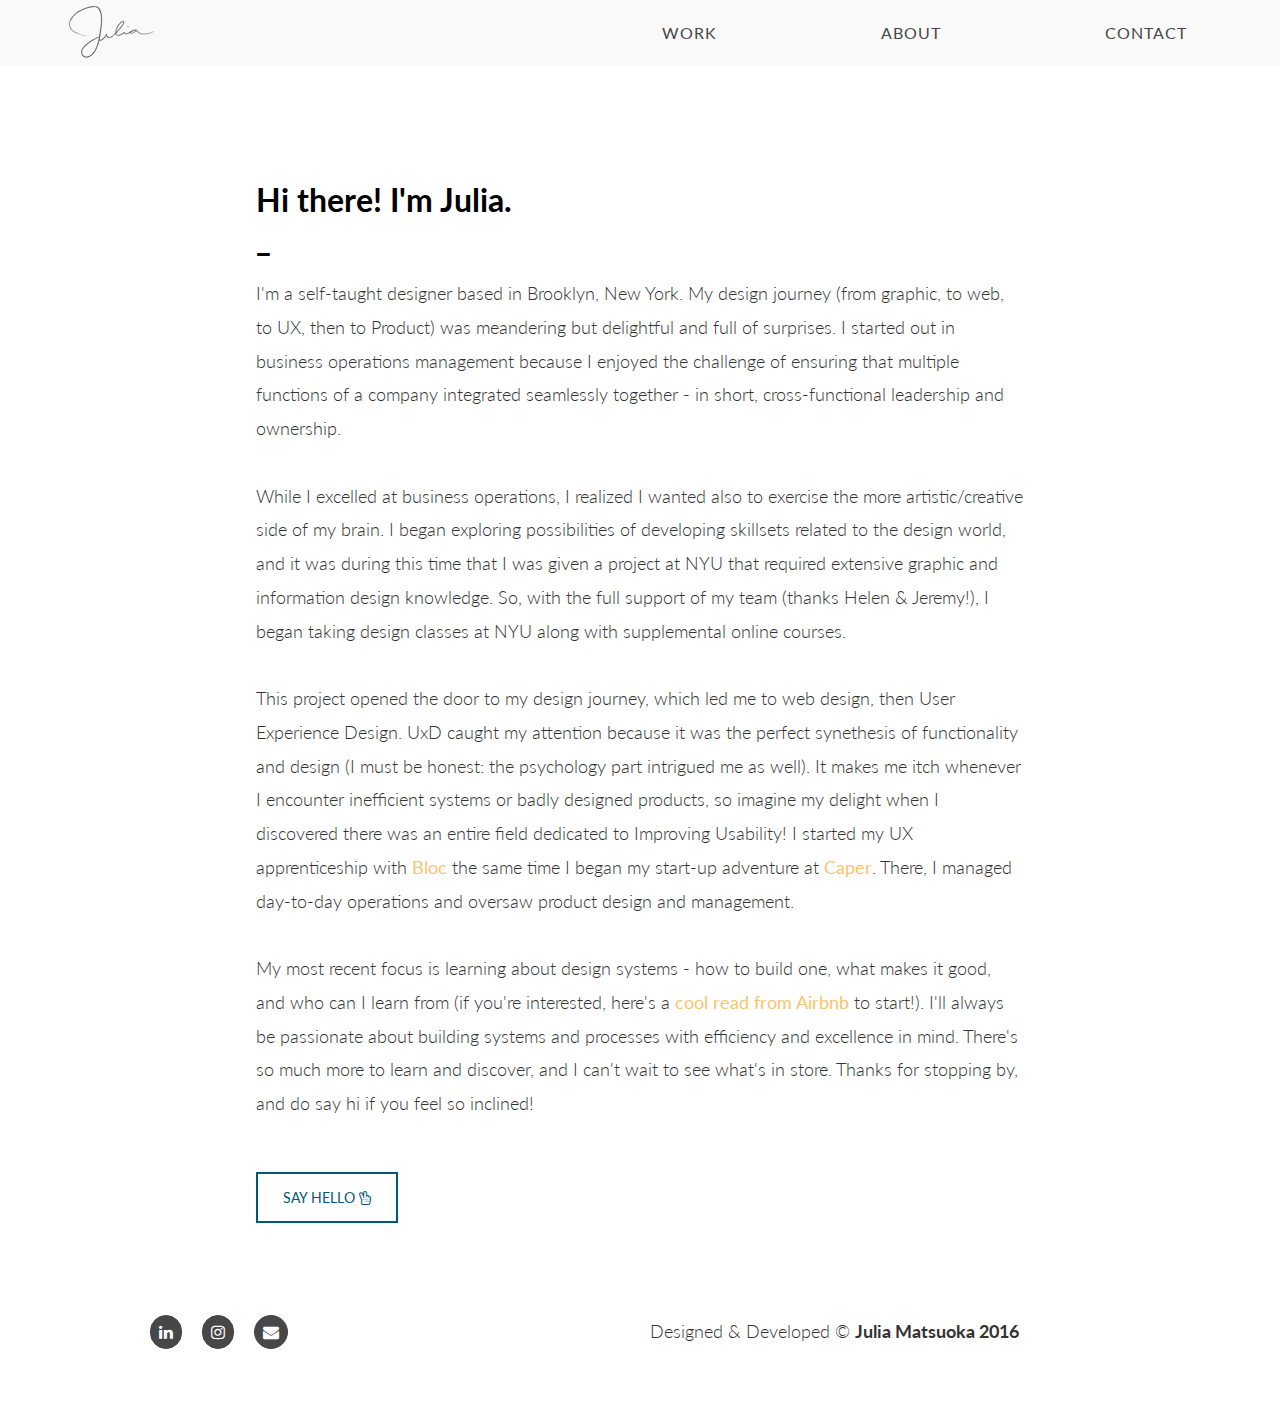
==== about.html @ c9650c1c "ABOUTMEPAGE" ====
<!DOCTYPE html>
 <html lang="en-us">
 <head>
   <meta http-equiv="X-UA-Compatible" content="IE=Edge">
   <meta name="viewport" content="width=device-width, initial-scale=1">
   <meta charset="UTF-8">
   <title>About | Julia Matsuoka</title>

 <!-- Google Fonts -->
  <link href="https://fonts.googleapis.com/css?family=Merriweather:300,400" rel="stylesheet">

  <link href="https://fonts.googleapis.com/css?family=Lato:300,400,700" rel="stylesheet">

 
 <!-- CSS -->
 <link rel="stylesheet" href="css/normalize.css">
 <link rel="stylesheet" href="css/about.css">
 <link rel="stylesheet" href="css/font-awesome.css"> 
 <link rel="stylesheet" href="css/animate.css">

 <!-- GOOGLE FORM CONTACT-->
<meta property="og:title" content="Contact"><meta property="og:type" content="article"><meta property="og:site_name" content="Google Docs"><meta property="og:url" content="https://docs.google.com/forms/d/e/1FAIpQLScLy72-gkHkHnXmSTUoAPR-BJUicdVPQOqipd39O564_oaJ5g/viewform"><meta property="og:image" content="https://docs.google.com/forms/d/e/1FAIpQLScLy72-gkHkHnXmSTUoAPR-BJUicdVPQOqipd39O564_oaJ5g/viewform#responses"><meta property="og:image:width" content="200"><meta property="og:image:height" content="200">




</head>


<body>
<!-- HEADER -->
<header>
<!-- Menu -->
<nav>
<div class="menu">
  <a href="index.html"><img id="logosignature" src="images/logosignature.png"></a>
  <div id="mobile-icon">MENU<hr></div>
  <ul>
    <li><a href="index.html">WORK</a></li>
    <li><a href="about.html">ABOUT</a></li>
    <li><a href="contact.html">CONTACT</a></li>
  </ul>
</div>
</nav>
</header>


<main>
<section class="intro">
  <h2>Hi there! I'm Julia.<br>_<br></h2>
  <br>
  <p>I'm a self-taught designer based in Brooklyn, New York. My design journey (from graphic, to web, to UX, then to Product) was meandering but  delightful and full of surprises. I started out in business operations management because I enjoyed the challenge of ensuring that multiple functions of a company integrated seamlessly together - in short, cross-functional leadership and ownership. 
  <br><br>
  While I excelled at business operations, I realized I wanted also to exercise the more artistic/creative side of my brain. I began exploring possibilities of developing skillsets related to the design world, and it was during this time that I was given a project at NYU that required extensive graphic and information design knowledge. So, with the full support of my team (thanks Helen & Jeremy!), I began taking design classes at NYU along with supplemental online courses.
  <br><br>This project opened the door to my design journey, which led me to web design, then User Experience Design. UxD caught my attention because it was the perfect synethesis of functionality and design (I must be honest: the psychology part intrigued me as well). It makes me itch whenever I encounter inefficient systems or badly designed products, so imagine my delight when I discovered there was an entire field dedicated to Improving Usability! I started my UX apprenticeship with <a href="bloc.io">Bloc</a> the same time I began my start-up adventure at <a href="www.caper.ly">Caper</a>. There, I managed day-to-day operations and oversaw product design and management.
  <br><br>
  My most recent focus is learning about design systems - how to build one, what makes it good, and who can I learn from (if you're interested, here's a <a href="http://airbnb.design/building-a-visual-language/">cool read from Airbnb</a> to start!). I'll always be passionate about building systems and processes with efficiency and excellence in mind. There's so much  more to learn and discover, and I can't wait to see what's in store. Thanks for stopping by, and do say hi if you feel so inclined!
  <br><br>
  </p>
  <a href="contact.html" class="btn">SAY HELLO <i class="fa fa-hand-peace-o" aria-hidden"true"></i></a>
</section>




<footer>
  <li class="one-half socialmedia" id="contact">
    <ul class="icons">
    <li>
      <a href="https://www.linkedin.com/in/juliamatsuoka" class="icon alt fa fa-linkedin" target="_blank"></a>
    </li>
    <li>
      <a href="https://www.instagram.com/julia.mats/" class="icon alt fa fa-instagram" target="_blank"></a>
    </li>
    <li>
      <a href="mailto:cheers.julia@gmail.com" class="icon alt fa fa-envelope" target="_blank"></a>
    </li>
    </ul>
  </li>
  <li class="one-half copyright">
     <p>Designed & Developed &copy; <span>Julia Matsuoka 2016</span></p>
  </li>

 </footer>




<!-- RESPONSIVE MENU -->
<script src="js/jquery-3.1.0.slim.min.js"></script>

<script>
$(document).ready(function(){
  
  $('#mobile-icon').click( function() {
    $('nav ul').toggleClass("showing");
        // console.log('working');
  });

});
</script>



 </body>
 </html>
---- css/about.css ----
/* RESET */
html, body, div, span, object, iframe,
h1, h2, h3, h4, h5, h6, p, blockquote, pre,
abbr, address, cite, code,
del, dfn, em, img, ins, kbd, q, samp,
small, strong, sub, sup, var,
b, i,
dl, dt, dd, ol, ul, li,
fieldset, form, label, legend,
table, caption, tbody, tfoot, thead, tr, th, td,
article, aside, canvas, details, figcaption, figure, 
footer, header, hgroup, menu, nav, section, summary,
time, mark, audio, video {
    margin:0;
    padding:0;
    border:0;
    outline:0;
    font-size:100%;
    vertical-align:baseline;
    background:transparent;
}
nav ul {
    list-style:none;
}
blockquote, q {
    quotes:none;
}
blockquote:before, blockquote:after,
q:before, q:after {
    content:'';
    content:none;
}
a {
    margin:0;
    padding:0;
    font-size:100%;
    vertical-align:baseline;
    background:transparent;
    text-decoration: none;
    color: #FBC26E;
    font-weight: 400;
}
a:hover {
  color: #006E95;
}
table {
    border-collapse:collapse;
    border-spacing:0;
}
/* change border colour to suit your needs */
hr {
    display:block;
    border:0;   
    border-top:1px solid #474747;
    margin-top:1em;
    margin-left: 1em;
    margin-right: 1em;
    padding:0;
}
input, select {
    vertical-align:middle;
}

html, body{
   overflow-x: hidden;
   margin: 0;
   padding: 0;
 }
body {
 font-family: 'Lato', sans-serif;
 font-size: 1em;
}
h1, h2, h3, h4, h5 {
 font-family: 'Lato', sans-serif;
 font-weight: 700;
}
h1 {
 font-size: 212.5%; /*34px*/
 font-weight: 400;
}
h2 {
 font-size: 137.5%; /*22px section headers*/
 padding-top: 35px;
}
h3 {
 font-size: 112.5%; /*18px banner description*/
 font-weight: 300;
}
h4 {
  font-size: 100%; /*16px subheaders*/
}
h5 {
 font-size: 75%; /*12px sub-subheaders CAP*/
}
h6 {
 font-family: 'Lato', sans-serif;
 font-size: 112.5%; /*18px quote*/ 
 line-height: 1.5em;
 font-weight: 300;
}
p {
 font-size: 87.5%; /*14 px*/
 line-height: 1.625em; /*24px*/
 font-weight: 300;
 color: #333;
}
footer {
  font-family: 'Lato', sans-serif;
}
.fa { font-family: 'FontAwesome' !important; }


 /* GRID */
 .container {
   margin-right: auto;
   margin-left: auto;
   padding-top: 1em;
   padding-bottom: 1em;
   position: relative;
   width: 90%;
 }
 .container:before,
 .container:after {
   content: " ";
   display: table;
 }
 .container:after {
   clear: both;
 }
 .one-half, .one-third, .one-fourth {
   width: 50%;
   float: left;
   position: relative;
   min-height: 1px;
   margin-top: 0;
}


/* BUTTONS */
.btn {
   background: transparent;
   border: 2px solid #00597A;
   color: #00597A;
   font-family: 'Lato';
   font-size: 0.875em; /*14px*/
   font-weight: 400;
   padding: 15px 25px 15px 25px;
   line-height: 35px;
   text-decoration: none;
}
.btn:hover {
  color: #ffffff;
  background-color: #00597A;
}

 /* HEADER NAV */
* {
  margin: 0;
  padding: 0;
}
.menu {
   background-color: #F9F9F9;
   height: auto;
   position: fixed;
   top: 0;
   width: 100%;
   z-index: 999;
}
.manu li:last-child {
  margin-right: 4.25em;
}
.menu a {
  text-decoration: none;
  color: #474747;
}
nav ul {
  overflow: hidden;
  text-align:right;
  padding: 1%;
  margin-left: 0;
  -webkit-transition: max-height 0.4s;
  -ms-transition: max-height 0.4s;
  -moz-transition: max-height 0.4s;
  -0-transition: max-height 0.4s;
  transition: max-height 0.4s;
}
nav ul li {
  display: inline-block;
  text-transform: uppercase;
  font-family: 'Lato', sans-serif;
  font-size: 1em;
  font-weight: 300;
  padding: 10px 80px;
  letter-spacing: 1px;
  color: #fff;
}
nav a:hover {
   color: #FBC26E;
}​
.mobile-icon {
  width: 100%;
  text-align: center;
  box-sizing: border-box;
  cursor: pointer;
  color: #fff;
  display: none;
  position: relative;
}
#logosignature {
  padding-top: 5px;
  margin-left: 4.25em;
}

@media all and (min-width: 67.81em) {
  #mobile-icon { 
    display: none; 
  } 
}

@media all and (max-width: 67.81em) {
  #logosignature {
    display: none;
  }
  #mobile-icon {
    display: block;
    padding-top: 1em;
    cursor: pointer;
    text-align: center;
    font-family: 'Lato', sans-serif;
    font-size: 1em;
    font-weight: 300;
  }
    nav ul {
    max-height: 0px;      
    padding: 0px;
  }
  /* MOBILE NAV  */
  .showing {
    min-height: 200em;
    text-align: center;
    font-size: 1em;
    background-color: #f9f9f9;
    padding-top: 100px;
  }
  .menu {
    background-color: #FFFFFF;
    display: block;
    width: 100%;
  }
  nav ul li {
    box-sizing: border-box;
    width: 100%;
    padding-top: 30px;
    text-align: center;
  }
  nav ul li a {
      color: #474747;
      text-decoration: none;
  }
  nav ul li:hover {
      width: 100%;
      color: #FBC26E;
    }
}

/* INTRO */
.intro {
  width: 90%;
  margin-left: auto;
  margin-right: auto;
  margin-bottom: 80px;
  padding-top: 75px;
}
.intro h1 {
  padding-top: 100px;
}
.intro p {
  padding-bottom: 25px;
}


/* FOOTER */
footer {
  padding-left: 20px;
  padding-top: 20px;
  padding-bottom: 100px;
  list-style-type: none;
  margin-top: 20px;
}
.socialmedia {
  padding-bottom: 20px;
}
.socialmedia li {
    opacity: 1;
    transition: opacity .5s ease-out;
    -moz-transition: opacity .5s ease-out;
    -webkit-transition: opacity .5s ease-out;
    -o-transition: opacity .5s ease-out;
}
.socialmedia li:hover {
   opacity: 0.5;
}
.icon {
  color: #FFFFFF;
  text-decoration: none;
  background-color: #474747;
  border-bottom: none;
  position: relative;
  border: 1px solid #474747;
  border-radius: 50px;  
  -moz-border-radius: 50px;
  -webkit-border-radius: 50px;
  padding: 8px;
}
ul.icons {
  cursor: default;
  list-style: none;
  padding-left: 0;
}
ul.icons li {
  display: inline-block;
  padding: 0 1em 0 0;
}
.copyright {
  font-size: 1em;
  padding-bottom: 20px;
}
.copyright p {
  padding-right: 50px;
}
.copyright span {
  font-weight: 700;
}

/* MEDIA QUERIES */
/* Larger than mobile */
@media all and (min-width: 18.75em) { /*300px*/
   .container {
     width: 90%;
   }
   .one-half {
     width: 100%;
   }
   .one-third {
     width: 100%;
   }
   .one-fourth {
     width:100%;
   }
}


@media all and (min-width: 48em) { /*768px*/   
  h1 {
     font-size: 325%; /*52px*/
  }
  h2 {
     font-size: 200%; /*32px section headers*/
  }
  h3 {
     font-size: 150%; /*24px banner description*/
     font-weight: 300;
  }
  h4 {
      font-size: 125%; /*20px subheaders*/
  }
  h5 {
     font-size: 87.5%; /*14px sub-subheaders CAP*/
  }
  h6 {
     font-family: 'Lato', sans-serif;
     font-size: 112.5%; /*18px quote*/ 
     font-weight: 300;
  }
  p {
     font-size: 112.5%; /*18px*/
     line-height: 1.875em; /*26px*/
     font-weight: 300;
  }
  .container {
    padding-top: 1em;
    padding-bottom: 1em;
    width: 60%;
  }
  .one-half {
    width: 50%; 
  }
  .intro {
    margin-top: 70px;
    width: 60%;
  }
  .socialmedia ul {
    padding-left: 130px;
  }

}

/*Breakpoint */
@media all and (min-width: 67.81em) { /*1086px */
  .container {
    width: 60%;
  }
  .one-half {
    width: 50%;
  }
  .one-third {
    width: 32.33333%;
    margin-left: 0.5%;
    margin-right: 1%;
  }
  .one-fourth {
    width:21%;
   }
    nav ul {
    float: right;
  }
}
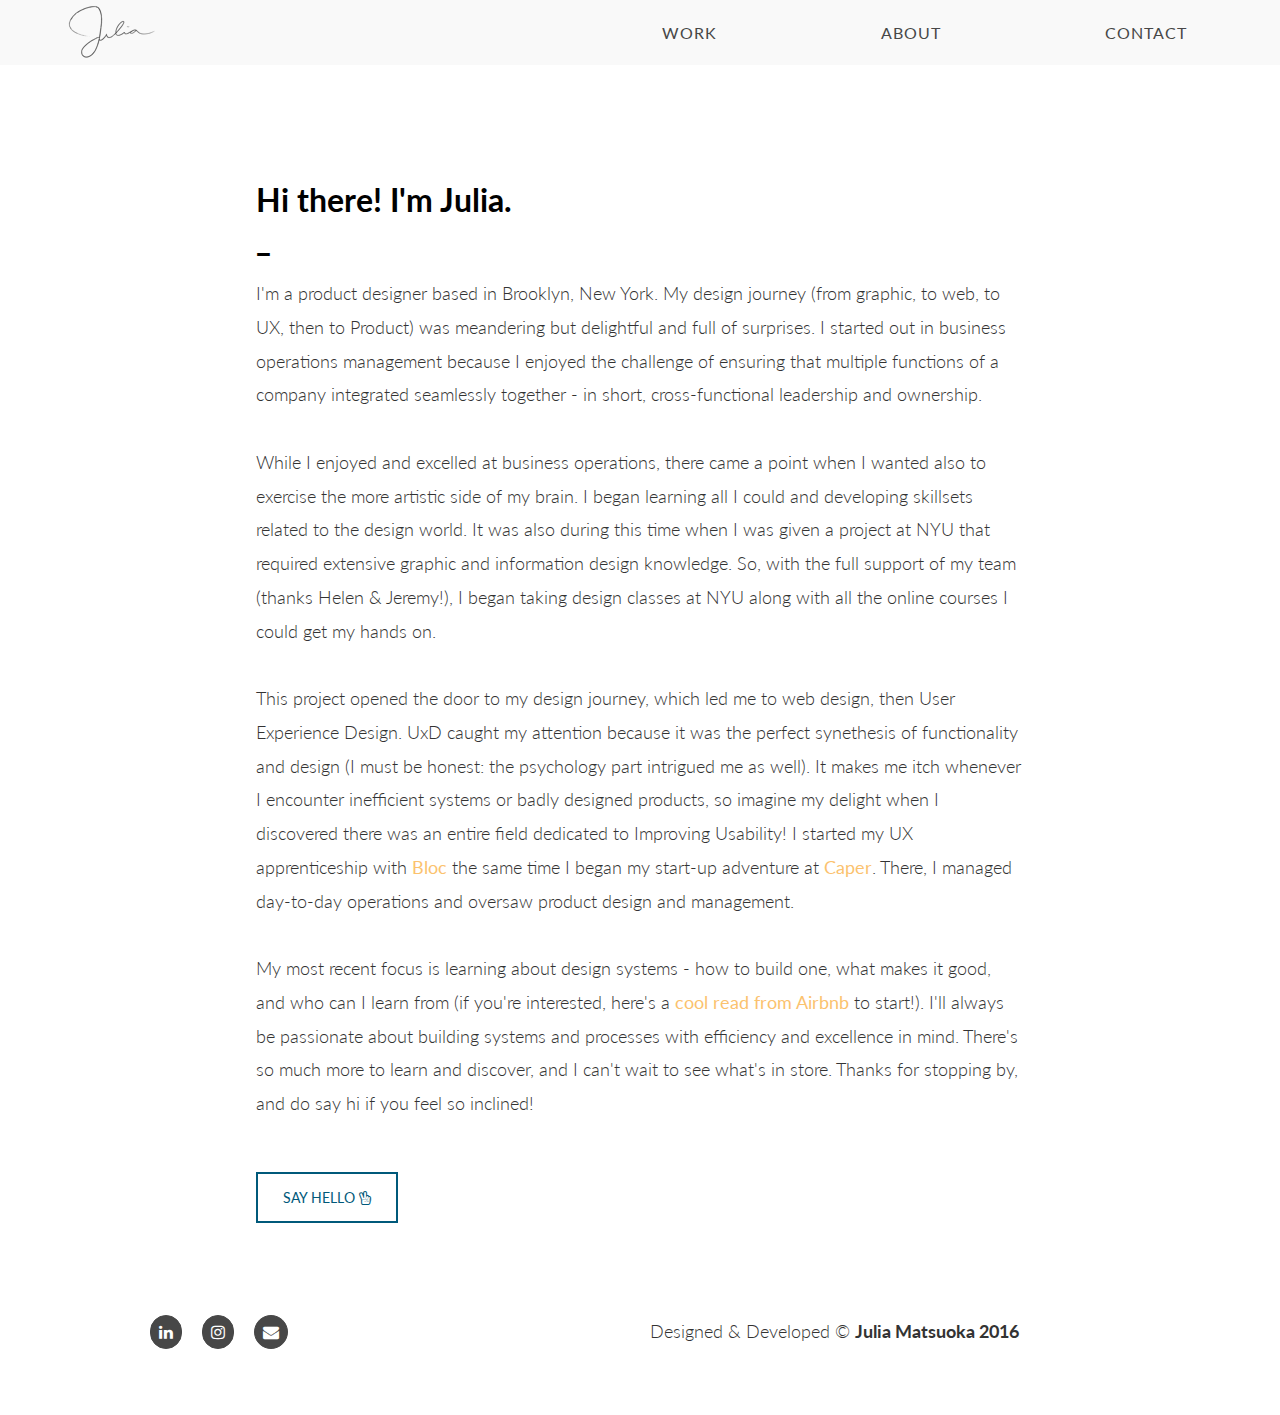
==== commit deb7026b: "ABOUTBIOUPDATE" ====
--- a/about.html
+++ b/about.html
@@ -49,9 +49,9 @@
 <section class="intro">
   <h2>Hi there! I'm Julia.<br>_<br></h2>
   <br>
-  <p>I'm a self-taught designer based in Brooklyn, New York. My design journey (from graphic, to web, to UX, then to Product) was meandering but  delightful and full of surprises. I started out in business operations management because I enjoyed the challenge of ensuring that multiple functions of a company integrated seamlessly together - in short, cross-functional leadership and ownership. 
+  <p>I'm a product designer based in Brooklyn, New York. My design journey (from graphic, to web, to UX, then to Product) was meandering but  delightful and full of surprises. I started out in business operations management because I enjoyed the challenge of ensuring that multiple functions of a company integrated seamlessly together - in short, cross-functional leadership and ownership. 
   <br><br>
-  While I excelled at business operations, I realized I wanted also to exercise the more artistic/creative side of my brain. I began exploring possibilities of developing skillsets related to the design world, and it was during this time that I was given a project at NYU that required extensive graphic and information design knowledge. So, with the full support of my team (thanks Helen & Jeremy!), I began taking design classes at NYU along with supplemental online courses.
+  While I enjoyed and excelled at business operations, there came a point when I wanted also to exercise the more artistic side of my brain. I began learning all I could and developing skillsets related to the design world. It was also during this time when I was given a project at NYU that required extensive graphic and information design knowledge. So, with the full support of my team (thanks Helen & Jeremy!), I began taking design classes at NYU along with all the online courses I could get my hands on.
   <br><br>This project opened the door to my design journey, which led me to web design, then User Experience Design. UxD caught my attention because it was the perfect synethesis of functionality and design (I must be honest: the psychology part intrigued me as well). It makes me itch whenever I encounter inefficient systems or badly designed products, so imagine my delight when I discovered there was an entire field dedicated to Improving Usability! I started my UX apprenticeship with <a href="bloc.io">Bloc</a> the same time I began my start-up adventure at <a href="www.caper.ly">Caper</a>. There, I managed day-to-day operations and oversaw product design and management.
   <br><br>
   My most recent focus is learning about design systems - how to build one, what makes it good, and who can I learn from (if you're interested, here's a <a href="http://airbnb.design/building-a-visual-language/">cool read from Airbnb</a> to start!). I'll always be passionate about building systems and processes with efficiency and excellence in mind. There's so much  more to learn and discover, and I can't wait to see what's in store. Thanks for stopping by, and do say hi if you feel so inclined!
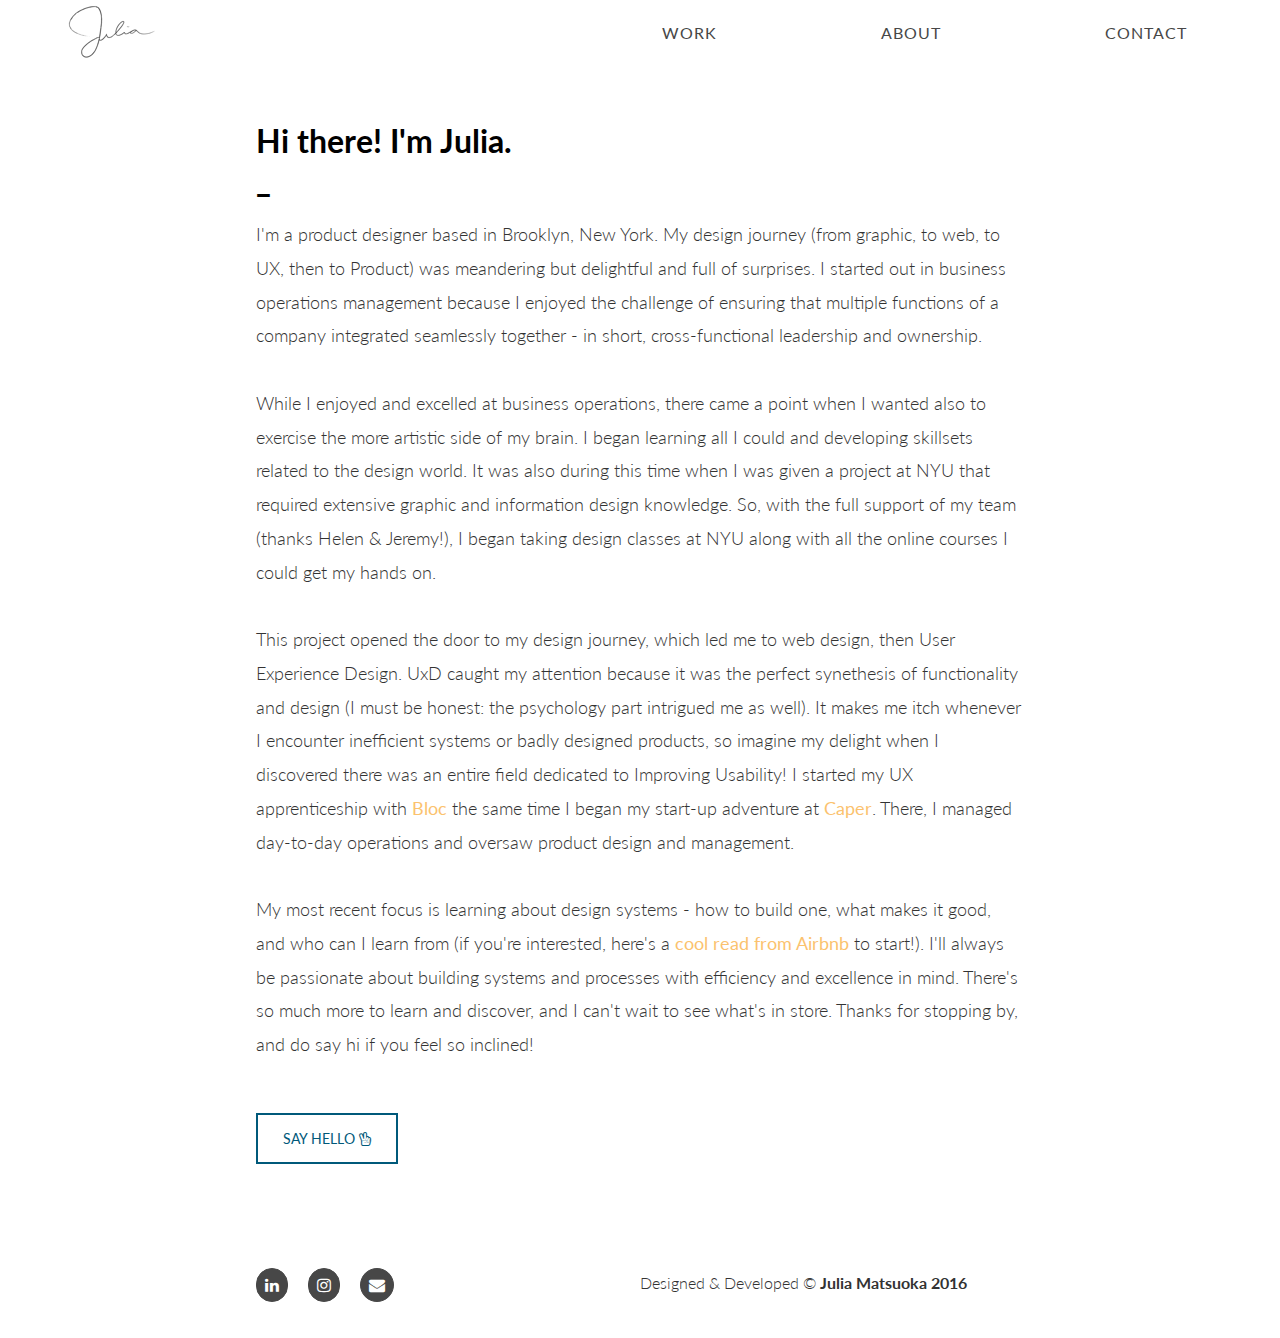
==== commit c0dfbeea: "WORKPAGE" ====
--- a/about.html
+++ b/about.html
@@ -46,13 +46,13 @@
 
 
 <main>
-<section class="intro">
+<section class="intro container">
   <h2>Hi there! I'm Julia.<br>_<br></h2>
   <br>
   <p>I'm a product designer based in Brooklyn, New York. My design journey (from graphic, to web, to UX, then to Product) was meandering but  delightful and full of surprises. I started out in business operations management because I enjoyed the challenge of ensuring that multiple functions of a company integrated seamlessly together - in short, cross-functional leadership and ownership. 
   <br><br>
   While I enjoyed and excelled at business operations, there came a point when I wanted also to exercise the more artistic side of my brain. I began learning all I could and developing skillsets related to the design world. It was also during this time when I was given a project at NYU that required extensive graphic and information design knowledge. So, with the full support of my team (thanks Helen & Jeremy!), I began taking design classes at NYU along with all the online courses I could get my hands on.
-  <br><br>This project opened the door to my design journey, which led me to web design, then User Experience Design. UxD caught my attention because it was the perfect synethesis of functionality and design (I must be honest: the psychology part intrigued me as well). It makes me itch whenever I encounter inefficient systems or badly designed products, so imagine my delight when I discovered there was an entire field dedicated to Improving Usability! I started my UX apprenticeship with <a href="bloc.io">Bloc</a> the same time I began my start-up adventure at <a href="www.caper.ly">Caper</a>. There, I managed day-to-day operations and oversaw product design and management.
+  <br><br>This project opened the door to my design journey, which led me to web design, then User Experience Design. UxD caught my attention because it was the perfect synethesis of functionality and design (I must be honest: the psychology part intrigued me as well). It makes me itch whenever I encounter inefficient systems or badly designed products, so imagine my delight when I discovered there was an entire field dedicated to Improving Usability! I started my UX apprenticeship with <a href="https://www.bloc.io">Bloc</a> the same time I began my start-up adventure at <a href="https://www.caper.ly">Caper</a>. There, I managed day-to-day operations and oversaw product design and management.
   <br><br>
   My most recent focus is learning about design systems - how to build one, what makes it good, and who can I learn from (if you're interested, here's a <a href="http://airbnb.design/building-a-visual-language/">cool read from Airbnb</a> to start!). I'll always be passionate about building systems and processes with efficiency and excellence in mind. There's so much  more to learn and discover, and I can't wait to see what's in store. Thanks for stopping by, and do say hi if you feel so inclined!
   <br><br>
@@ -63,7 +63,7 @@
 
 
 
-<footer>
+<footer class="container">
   <li class="one-half socialmedia" id="contact">
     <ul class="icons">
     <li>
@@ -83,6 +83,25 @@
 
  </footer>
 
+
+<!-- CHANGE MENU BG ON SCROLL -->
+<script src="js/jquery-3.1.0.slim.min.js"></script>
+<script type="text/javascript">
+$(window).scroll(function() {
+if ($(window).scrollTop() > 50 ){
+$('.menu').addClass('scrolling');
+} else {
+$('.menu').removeClass('scrolling');
+}; 
+});
+
+$('.scroll').on('click', function(e){ 
+e.preventDefault()
+$('html, body').animate({
+scrollTop : $(this.hash).offset().top
+}, 1500);
+});
+</script>
 
 
 
--- a/css/about.css
+++ b/css/about.css
@@ -117,7 +117,7 @@
    padding-top: 1em;
    padding-bottom: 1em;
    position: relative;
-   width: 90%;
+   width: 85%;
  }
  .container:before,
  .container:after {
@@ -159,7 +159,7 @@
   padding: 0;
 }
 .menu {
-   background-color: #F9F9F9;
+   background-color: #FFFFFF;
    height: auto;
    position: fixed;
    top: 0;
@@ -172,6 +172,10 @@
 .menu a {
   text-decoration: none;
   color: #474747;
+}
+.scrolling {
+  background-color: #F9F9F9; opacity: 0.95; /*white*/
+  transition-duration: 0.1s;
 }
 nav ul {
   overflow: hidden;
@@ -265,15 +269,11 @@
 
 /* INTRO */
 .intro {
-  width: 90%;
   margin-left: auto;
   margin-right: auto;
   margin-bottom: 80px;
   padding-top: 75px;
 }
-.intro h1 {
-  padding-top: 100px;
-}
 .intro p {
   padding-bottom: 25px;
 }
@@ -281,11 +281,10 @@
 
 /* FOOTER */
 footer {
-  padding-left: 20px;
-  padding-top: 20px;
-  padding-bottom: 100px;
   list-style-type: none;
-  margin-top: 20px;
+}
+footer a:hover {
+  color: #fff;
 }
 .socialmedia {
   padding-bottom: 20px;
@@ -322,11 +321,8 @@
   padding: 0 1em 0 0;
 }
 .copyright {
-  font-size: 1em;
+  font-size: 0.9em;
   padding-bottom: 20px;
-}
-.copyright p {
-  padding-right: 50px;
 }
 .copyright span {
   font-weight: 700;
@@ -345,12 +341,12 @@
      width: 100%;
    }
    .one-fourth {
-     width:100%;
+     width: 100%;
    }
 }
 
 
-@media all and (min-width: 48em) { /*768px*/   
+@media all and (min-width: 42.5em) { /*768px*/   
   h1 {
      font-size: 325%; /*52px*/
   }
@@ -380,23 +376,19 @@
   .container {
     padding-top: 1em;
     padding-bottom: 1em;
-    width: 60%;
+    width: 80%;
   }
   .one-half {
-    width: 50%; 
+    width: 100%; 
   }
   .intro {
     margin-top: 70px;
-    width: 60%;
-  }
-  .socialmedia ul {
-    padding-left: 130px;
   }
 
 }
 
 /*Breakpoint */
-@media all and (min-width: 67.81em) { /*1086px */
+@media all and (min-width: 67.75em) { 
   .container {
     width: 60%;
   }
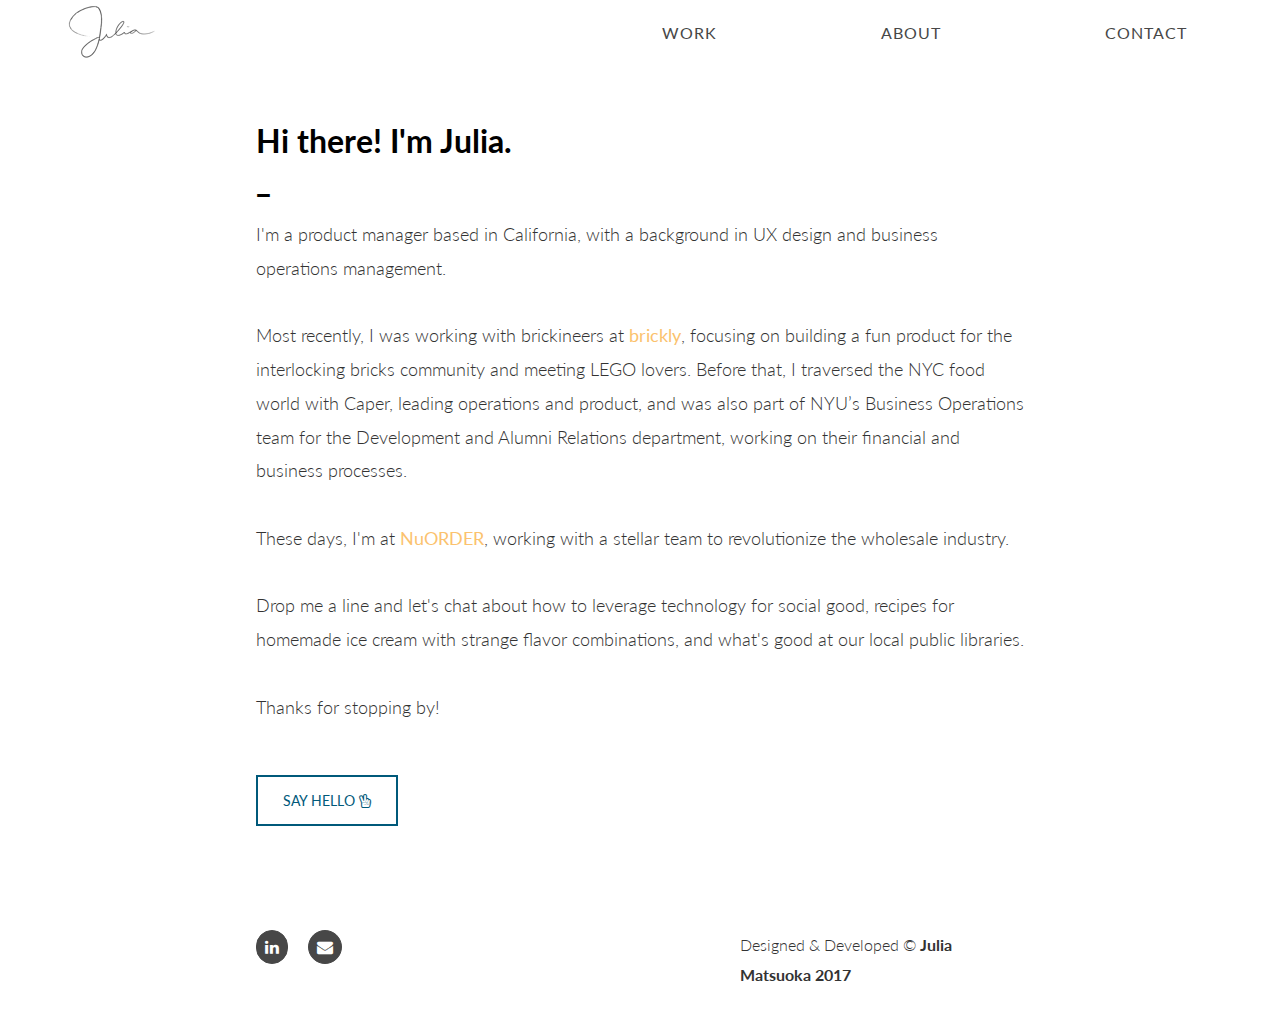
==== commit ae9e5b25: "2017 updates" ====
--- a/about.html
+++ b/about.html
@@ -4,6 +4,7 @@
    <meta http-equiv="X-UA-Compatible" content="IE=Edge">
    <meta name="viewport" content="width=device-width, initial-scale=1">
    <meta charset="UTF-8">
+   <link rel="icon" href="images/jmlogo.png" />
    <title>About | Julia Matsuoka</title>
 
  <!-- Google Fonts -->
@@ -49,12 +50,14 @@
 <section class="intro container">
   <h2>Hi there! I'm Julia.<br>_<br></h2>
   <br>
-  <p>I'm a product designer based in Brooklyn, New York. My design journey (from graphic, to web, to UX, then to Product) was meandering but  delightful and full of surprises. I started out in business operations management because I enjoyed the challenge of ensuring that multiple functions of a company integrated seamlessly together - in short, cross-functional leadership and ownership. 
+  <p>I'm a product manager based in California, with a background in UX design and business operations management. 
+  <br><br>Most recently, I was working with brickineers at <a href="brickly.com">brickly</a>, focusing on building a fun product for the interlocking bricks community and meeting LEGO lovers. Before that, I traversed the NYC food world with Caper, leading operations and product, and was also part of NYU’s Business Operations team for the Development and Alumni Relations department, working on their financial and business processes.
   <br><br>
-  While I enjoyed and excelled at business operations, there came a point when I wanted also to exercise the more artistic side of my brain. I began learning all I could and developing skillsets related to the design world. It was also during this time when I was given a project at NYU that required extensive graphic and information design knowledge. So, with the full support of my team (thanks Helen & Jeremy!), I began taking design classes at NYU along with all the online courses I could get my hands on.
-  <br><br>This project opened the door to my design journey, which led me to web design, then User Experience Design. UxD caught my attention because it was the perfect synethesis of functionality and design (I must be honest: the psychology part intrigued me as well). It makes me itch whenever I encounter inefficient systems or badly designed products, so imagine my delight when I discovered there was an entire field dedicated to Improving Usability! I started my UX apprenticeship with <a href="https://www.bloc.io">Bloc</a> the same time I began my start-up adventure at <a href="https://www.caper.ly">Caper</a>. There, I managed day-to-day operations and oversaw product design and management.
+  These days, I'm at <a href="www.nuorder.com">NuORDER</a>, working with a stellar team to revolutionize the wholesale industry.
   <br><br>
-  My most recent focus is learning about design systems - how to build one, what makes it good, and who can I learn from (if you're interested, here's a <a href="http://airbnb.design/building-a-visual-language/">cool read from Airbnb</a> to start!). I'll always be passionate about building systems and processes with efficiency and excellence in mind. There's so much  more to learn and discover, and I can't wait to see what's in store. Thanks for stopping by, and do say hi if you feel so inclined!
+  Drop me a line and let's chat about how to leverage technology for social good, recipes for homemade ice cream with strange flavor combinations, and what's good at our local public libraries.
+  <br><br>
+  Thanks for stopping by!
   <br><br>
   </p>
   <a href="contact.html" class="btn">SAY HELLO <i class="fa fa-hand-peace-o" aria-hidden"true"></i></a>
@@ -70,15 +73,12 @@
       <a href="https://www.linkedin.com/in/juliamatsuoka" class="icon alt fa fa-linkedin" target="_blank"></a>
     </li>
     <li>
-      <a href="https://www.instagram.com/julia.mats/" class="icon alt fa fa-instagram" target="_blank"></a>
-    </li>
-    <li>
       <a href="mailto:cheers.julia@gmail.com" class="icon alt fa fa-envelope" target="_blank"></a>
     </li>
     </ul>
   </li>
   <li class="one-half copyright">
-     <p>Designed & Developed &copy; <span>Julia Matsuoka 2016</span></p>
+     <p>Designed & Developed &copy; <span>Julia Matsuoka 2017</span></p>
   </li>
 
  </footer>
--- a/css/about.css
+++ b/css/about.css
@@ -406,6 +406,9 @@
     nav ul {
     float: right;
   }
-}
-
-
+   .copyright p {
+    padding-left: 100px;
+  }
+}
+
+
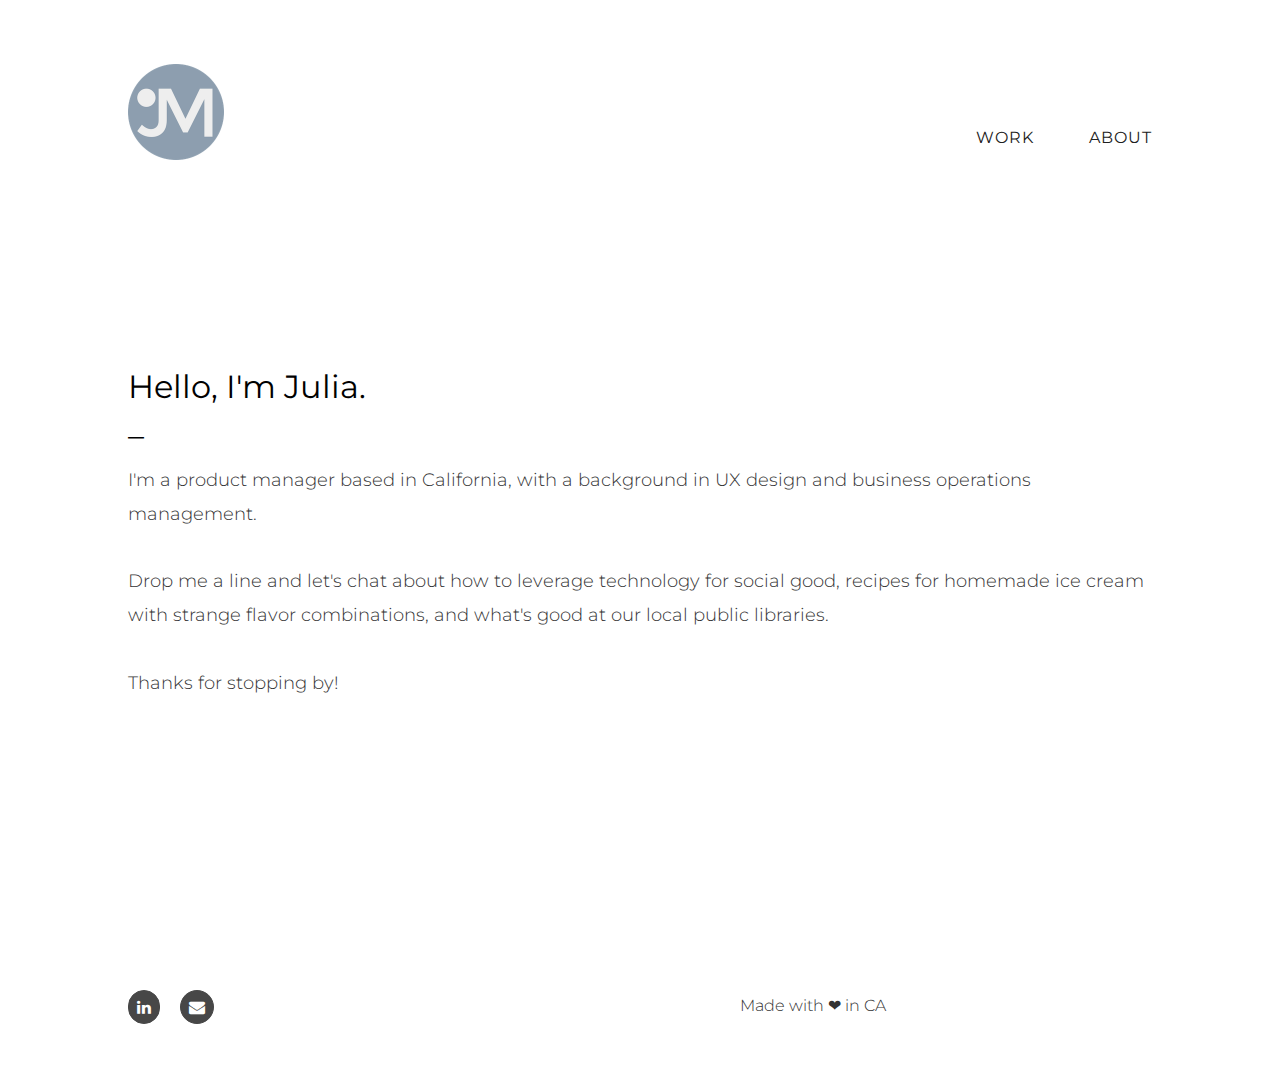
==== commit 7dd07934: "Portfolio 2019 update" ====
--- a/about.html
+++ b/about.html
@@ -5,13 +5,14 @@
    <meta name="viewport" content="width=device-width, initial-scale=1">
    <meta charset="UTF-8">
    <link rel="icon" href="images/jmlogo.png" />
-   <title>About | Julia Matsuoka</title>
+   <title>Julia Matsuoka</title>
 
  <!-- Google Fonts -->
   <link href="https://fonts.googleapis.com/css?family=Merriweather:300,400" rel="stylesheet">
 
-  <link href="https://fonts.googleapis.com/css?family=Lato:300,400,700" rel="stylesheet">
+ <link href="https://fonts.googleapis.com/css?family=Montserrat:300,400&display=swap" rel="stylesheet">
 
+  <link href="https://fonts.googleapis.com/css?family=Parisienne" rel="stylesheet">
  
  <!-- CSS -->
  <link rel="stylesheet" href="css/normalize.css">
@@ -19,54 +20,59 @@
  <link rel="stylesheet" href="css/font-awesome.css"> 
  <link rel="stylesheet" href="css/animate.css">
 
- <!-- GOOGLE FORM CONTACT-->
-<meta property="og:title" content="Contact"><meta property="og:type" content="article"><meta property="og:site_name" content="Google Docs"><meta property="og:url" content="https://docs.google.com/forms/d/e/1FAIpQLScLy72-gkHkHnXmSTUoAPR-BJUicdVPQOqipd39O564_oaJ5g/viewform"><meta property="og:image" content="https://docs.google.com/forms/d/e/1FAIpQLScLy72-gkHkHnXmSTUoAPR-BJUicdVPQOqipd39O564_oaJ5g/viewform#responses"><meta property="og:image:width" content="200"><meta property="og:image:height" content="200">
+ <script src="js/jquery-3.1.0.slim.min.js"></script>
 
+<!-- GOOGLE ANALYTICS -->
+<script>
+  (function(i,s,o,g,r,a,m){i['GoogleAnalyticsObject']=r;i[r]=i[r]||function(){
+  (i[r].q=i[r].q||[]).push(arguments)},i[r].l=1*new Date();a=s.createElement(o),
+  m=s.getElementsByTagName(o)[0];a.async=1;a.src=g;m.parentNode.insertBefore(a,m)
+  })(window,document,'script','https://www.google-analytics.com/analytics.js','ga');
 
+  ga('create', 'UA-62866223-1', 'auto');
+  ga('send', 'pageview');
 
+</script>
 
 </head>
 
 
+
 <body>
-<!-- HEADER -->
+
 <header>
-<!-- Menu -->
-<nav>
-<div class="menu">
-  <a href="index.html"><img id="logosignature" src="images/logosignature.png"></a>
-  <div id="mobile-icon">MENU<hr></div>
+<nav class="menu">
+<div class="signature one-half">
+  <a href="index.html"><img id="signaturelarge" src="images/signature.png" /></a>
+</div>
+<div class="menu one-half">
+  <div id="mobile-icon">MENU<br><hr></div>
   <ul>
     <li><a href="index.html">WORK</a></li>
     <li><a href="about.html">ABOUT</a></li>
-    <li><a href="contact.html">CONTACT</a></li>
+    <!---<li><a href="contact.html">CONTACT</a></li>--->
   </ul>
 </div>
 </nav>
-</header>
 
-
-<main>
-<section class="intro container">
-  <h2>Hi there! I'm Julia.<br>_<br></h2>
+<div class="intro">
+  <div class="intro-inner">
+  <h2>Hello, I'm Julia.<br>_<br></h2>
   <br>
   <p>I'm a product manager based in California, with a background in UX design and business operations management. 
-  <br><br>Most recently, I was working with brickineers at <a href="brickly.com">brickly</a>, focusing on building a fun product for the interlocking bricks community and meeting LEGO lovers. Before that, I traversed the NYC food world with Caper, leading operations and product, and was also part of NYU’s Business Operations team for the Development and Alumni Relations department, working on their financial and business processes.
-  <br><br>
-  These days, I'm at <a href="www.nuorder.com">NuORDER</a>, working with a stellar team to revolutionize the wholesale industry.
-  <br><br>
+ <br><br>
   Drop me a line and let's chat about how to leverage technology for social good, recipes for homemade ice cream with strange flavor combinations, and what's good at our local public libraries.
   <br><br>
   Thanks for stopping by!
   <br><br>
   </p>
-  <a href="contact.html" class="btn">SAY HELLO <i class="fa fa-hand-peace-o" aria-hidden"true"></i></a>
-</section>
+</div>
+</div>
+</header>
 
 
 
-
-<footer class="container">
+<footer>
   <li class="one-half socialmedia" id="contact">
     <ul class="icons">
     <li>
@@ -78,44 +84,22 @@
     </ul>
   </li>
   <li class="one-half copyright">
-     <p>Designed & Developed &copy; <span>Julia Matsuoka 2017</span></p>
+     <p>Made with &#x2764; in CA</p>
   </li>
 
  </footer>
 
 
-<!-- CHANGE MENU BG ON SCROLL -->
-<script src="js/jquery-3.1.0.slim.min.js"></script>
-<script type="text/javascript">
-$(window).scroll(function() {
-if ($(window).scrollTop() > 50 ){
-$('.menu').addClass('scrolling');
-} else {
-$('.menu').removeClass('scrolling');
-}; 
-});
-
-$('.scroll').on('click', function(e){ 
-e.preventDefault()
-$('html, body').animate({
-scrollTop : $(this.hash).offset().top
-}, 1500);
-});
-</script>
-
-
 
 <!-- RESPONSIVE MENU -->
-<script src="js/jquery-3.1.0.slim.min.js"></script>
-
 <script>
 $(document).ready(function(){
   
   $('#mobile-icon').click( function() {
     $('nav ul').toggleClass("showing");
         // console.log('working');
+
   });
-
 });
 </script>
 
--- a/css/about.css
+++ b/css/about.css
@@ -67,11 +67,11 @@
    padding: 0;
  }
 body {
- font-family: 'Lato', sans-serif;
+ font-family: 'Montserrat', sans-serif;
  font-size: 1em;
 }
 h1, h2, h3, h4, h5 {
- font-family: 'Lato', sans-serif;
+ font-family: 'Montserrat', sans-serif;
  font-weight: 700;
 }
 h1 {
@@ -80,20 +80,20 @@
 }
 h2 {
  font-size: 137.5%; /*22px section headers*/
- padding-top: 35px;
+ font-weight: 400;
 }
 h3 {
- font-size: 112.5%; /*18px banner description*/
+ font-size: 150%; /*24px */
  font-weight: 300;
 }
 h4 {
-  font-size: 100%; /*16px subheaders*/
+  font-size: 112.5%; /*16px subheaders*/
 }
 h5 {
  font-size: 75%; /*12px sub-subheaders CAP*/
 }
 h6 {
- font-family: 'Lato', sans-serif;
+ font-family: 'Montserrat', sans-serif;
  font-size: 112.5%; /*18px quote*/ 
  line-height: 1.5em;
  font-weight: 300;
@@ -102,20 +102,26 @@
  font-size: 87.5%; /*14 px*/
  line-height: 1.625em; /*24px*/
  font-weight: 300;
- color: #333;
 }
 footer {
-  font-family: 'Lato', sans-serif;
-}
-.fa { font-family: 'FontAwesome' !important; }
+  font-family: 'Montserrat', sans-serif;
+}
+.fa { font-family: 'FontAwesome' !important; 
+  padding-left: 10px;
+
+}
+html{scroll-behavior:smooth}
+
 
 
  /* GRID */
  .container {
    margin-right: auto;
    margin-left: auto;
-   padding-top: 1em;
-   padding-bottom: 1em;
+   padding-top: 2em;
+   padding-bottom: 2em;
+   margin-top: 2em;
+   margin-bottom: 2em;
    position: relative;
    width: 85%;
  }
@@ -141,7 +147,7 @@
    background: transparent;
    border: 2px solid #00597A;
    color: #00597A;
-   font-family: 'Lato';
+   font-family: 'Montserrat';
    font-size: 0.875em; /*14px*/
    font-weight: 400;
    padding: 15px 25px 15px 25px;
@@ -152,6 +158,48 @@
   color: #ffffff;
   background-color: #00597A;
 }
+.viewwork {
+    display: inline-block;
+    padding: 16px 35px;
+    font-family: inherit;
+    font-size: .96rem;
+    font-weight: 500;
+    line-height: 1.2;
+    text-align: center;
+    text-transform: uppercase;
+    white-space: nowrap;
+    vertical-align: middle;
+    cursor: pointer;
+    user-select: none;
+    background-color: #252525;
+    border-color: transparent;
+    border-style: solid;
+    border-width: 2px;
+    transition: .2s;
+}
+.nk-btn-color-black.nk-btn-outline {
+    color: #000 !important;
+}
+.nk-btn.nk-btn-outline {
+    color: #ffb347 !important;
+}
+.nk-btn-outline {
+    background-color: transparent;
+}
+.nk-btn-color-black {
+    background-color: #000;
+    border-color: #000;
+    color: #fff !important;
+}
+.nk-btn {
+    background-color: #ffb347;
+    border-color: #ffb347;
+    color: #252525 !important;
+}
+.nk-btn, .nk-btn:hover, .nk-btn.hover, .nk-btn:active, .nk-btn.active, .nk-btn:focus {
+    color: #fff;
+    text-decoration: none;
+}
 
  /* HEADER NAV */
 * {
@@ -159,9 +207,8 @@
   padding: 0;
 }
 .menu {
-   background-color: #FFFFFF;
+   background-color: #ffffff;
    height: auto;
-   position: fixed;
    top: 0;
    width: 100%;
    z-index: 999;
@@ -171,17 +218,12 @@
 }
 .menu a {
   text-decoration: none;
-  color: #474747;
-}
-.scrolling {
-  background-color: #F9F9F9; opacity: 0.95; /*white*/
-  transition-duration: 0.1s;
+  color: #202020;
 }
 nav ul {
   overflow: hidden;
   text-align:right;
-  padding: 1%;
-  margin-left: 0;
+  padding-right: 20%;
   -webkit-transition: max-height 0.4s;
   -ms-transition: max-height 0.4s;
   -moz-transition: max-height 0.4s;
@@ -190,13 +232,11 @@
 }
 nav ul li {
   display: inline-block;
-  text-transform: uppercase;
-  font-family: 'Lato', sans-serif;
-  font-size: 1em;
-  font-weight: 300;
-  padding: 10px 80px;
+  /*font-weight: 300;*/
+  padding-top: 25%;
+  padding-left: 10%;
   letter-spacing: 1px;
-  color: #fff;
+  color: #202020;
 }
 nav a:hover {
    color: #FBC26E;
@@ -206,31 +246,23 @@
   text-align: center;
   box-sizing: border-box;
   cursor: pointer;
-  color: #fff;
+  color: #ffffff;
   display: none;
   position: relative;
 }
-#logosignature {
-  padding-top: 5px;
-  margin-left: 4.25em;
-}
-
-@media all and (min-width: 67.81em) {
+
+@media all and (min-width: 67.75em) {
   #mobile-icon { 
     display: none; 
   } 
 }
 
-@media all and (max-width: 67.81em) {
-  #logosignature {
-    display: none;
-  }
+@media all and (max-width: 67.75em) {
   #mobile-icon {
     display: block;
     padding-top: 1em;
     cursor: pointer;
     text-align: center;
-    font-family: 'Lato', sans-serif;
     font-size: 1em;
     font-weight: 300;
   }
@@ -243,22 +275,27 @@
     min-height: 200em;
     text-align: center;
     font-size: 1em;
-    background-color: #f9f9f9;
+    background-color: #ffffff;
     padding-top: 100px;
   }
   .menu {
-    background-color: #FFFFFF;
+    color: #202020;
+    background-color: #ffffff;
     display: block;
     width: 100%;
+  }
+  hr {
+  border-top: 1px solid #202020;
   }
   nav ul li {
     box-sizing: border-box;
     width: 100%;
     padding-top: 30px;
+    padding-left: 0;
     text-align: center;
   }
   nav ul li a {
-      color: #474747;
+      color: #202020;
       text-decoration: none;
   }
   nav ul li:hover {
@@ -267,20 +304,194 @@
     }
 }
 
+
 /* INTRO */
 .intro {
+  background-color: #FFFFFF;
+  padding-left: 10%;
+  padding-right: 10%;
+  padding-top: 30%;
+  padding-bottom: 10%;
+  text-align: left;
+}
+#signaturemobile {
+  display: inline-block;
   margin-left: auto;
   margin-right: auto;
+  padding-top: 5%;
+  height: auto;
+  max-width: 50%;
+}
+#signaturelarge {
+  display: none;
+}
+#signaturefullwidth {
+  display: none;
+}
+.intro-subtitle {
+    margin-bottom: 1.1rem;
+    font-family: inherit;
+    font-size: 1rem;
+    text-transform: uppercase;
+    letter-spacing: .2em;
+    text-align: left;
+}
+
+/* CASE STUDIES */
+.casestudies {
+  list-style-type: none;
+  margin-top: 50px;
+  min-height: 500px;
+}
+.casestudies a {
+  text-decoration: none;
+  color: #FFFFFF;
+}
+.casestudies h3, h4 {
+  padding-left: 10%;
+}
+.box {
+  cursor: pointer;
+  overflow: hidden;
+  max-height: 400px;
+  padding-bottom: 40px;
+  padding-top: 40px;
+}
+.caperstudy {
+  background-color: #00597A;
+  margin-bottom: 25px;
+}
+.valonustudy {
+  background-color: #006E95;
   margin-bottom: 80px;
-  padding-top: 75px;
-}
-.intro p {
-  padding-bottom: 25px;
+}
+.caperpurveyorstudy {
+  background-color: #00A3D5;
+  margin-bottom: 25px;
+}
+.caperpurveyorstudy img {
+  padding-left: 25px;
+}
+
+.hovereffect {
+  width: 100%;
+  height: 500px;
+  float: left;
+  overflow: hidden;
+  position: relative;
+  text-align: center;
+  cursor: pointer;
+}
+.hovereffect .overlay {
+  width: 100%;
+  height: 325px;
+  position: absolute;
+  overflow: hidden;
+  top: 0;
+  left: 0;
+}
+.hovereffect img {
+  padding-top: 160px;
+  display: block;
+  position: relative;
+  margin-left: auto;
+  margin-right: auto;
+  max-width: none;
+  -webkit-transition: opacity 0.25s, -webkit-transform 0.35s;
+  transition: opacity 0.35s, transform 0.35s;
+  -webkit-backface-visibility: hidden;
+  backface-visibility: hidden;
+}
+.hovereffect:hover img {
+  opacity: 0.1;
+  width: 75%;
+  height: auto;
+  filter: alpha(opacity=10);
+  -webkit-transform: translate3d(0,0,0);
+  transform: translate3d(0,0,0);
+}
+.hovereffect h3 {
+  text-align: left;
+  font-weight: 400;
+  position: relative;
+  overflow: hidden;
+  background-color: transparent;
+}
+.hovereffect h4 {
+  text-align: left;
+  font-weight: 300;
+  position: relative;
+  overflow: hidden;
+  background-color: transparent;
+  padding-bottom: 20px;
+}
+.hovereffect h4:after {
+  position: absolute;
+  bottom: 0;
+  left: 0;
+  width: 100%;
+  height: 2px;
+  background: #fff;
+  content: '';
+  -webkit-transition: -webkit-transform 0.35s;
+  transition: transform 0.35s;
+  -webkit-transform: translate3d(-100%,0,0);
+  transform: translate3d(-100%,0,0);
+}
+.hovereffect:hover h4:after {
+  -webkit-transform: translate3d(0,0,0);
+  transform: translate3d(0,0,0);
+}
+.hovereffect p {
+  color: #FFF;
+  padding-top: 50px;
+  font-family: 'Montserrat', sans-serif;
+  font-size: 20px;
+  font-weight: 300;
+  opacity: 0;
+  filter: alpha(opacity=0);
+  -webkit-transition: opacity 0.35s, -webkit-transform 0.35s;
+  transition: opacity 0.35s, transform 0.35s;
+  -webkit-transform: translate3d(100%,0,0);
+  transform: translate3d(100%,0,0);
+}
+.hovereffect:hover p {
+  opacity: 1;
+  filter: alpha(opacity=100);
+  -webkit-transform: translate3d(0,0,0);
+  transform: translate3d(0,0,0);
+}
+
+
+/* ABOUT */
+.about {
+  margin-top: 50px;
+  padding-right: 10%;
+  padding-left: 10%;
+}
+.about > h2 {
+  padding-bottom: 20px;
+  clear: both;
+  font-weight: lighter;
+}
+.about > p {
+  padding-bottom: 80px;
+}
+.about a {
+ text-decoration: none;
+}
+.about span {
+  font-weight: 700;
+  color: #006E95;
 }
 
 
 /* FOOTER */
 footer {
+  padding-left: 10%;
+  padding-right: 10%;
+  padding-top: 20%;
+  padding-bottom: 100px;
   list-style-type: none;
 }
 footer a:hover {
@@ -324,15 +535,18 @@
   font-size: 0.9em;
   padding-bottom: 20px;
 }
+.copyright p {
+  padding-right: 50px;
+}
 .copyright span {
   font-weight: 700;
 }
 
 /* MEDIA QUERIES */
 /* Larger than mobile */
-@media all and (min-width: 18.75em) { /*300px*/
+@media all and (min-width: 18.75em) {
    .container {
-     width: 90%;
+     width: 100%;
    }
    .one-half {
      width: 100%;
@@ -341,30 +555,31 @@
      width: 100%;
    }
    .one-fourth {
-     width: 100%;
+     width:100%;
    }
 }
 
-
-@media all and (min-width: 42.5em) { /*768px*/   
+@media all and (min-width: 42.5em) { /* 680px */
   h1 {
      font-size: 325%; /*52px*/
   }
   h2 {
      font-size: 200%; /*32px section headers*/
+     font-weight: 400;
   }
   h3 {
-     font-size: 150%; /*24px banner description*/
-     font-weight: 300;
+     font-size: 162.5%; /*26px banner description*/
+     font-weight: 400;
   }
   h4 {
-      font-size: 125%; /*20px subheaders*/
+      font-size: 112.5%; /*18px subheaders*/
+      font-weight: 300;
   }
   h5 {
      font-size: 87.5%; /*14px sub-subheaders CAP*/
   }
   h6 {
-     font-family: 'Lato', sans-serif;
+     font-family: 'Montserrat', sans-serif;
      font-size: 112.5%; /*18px quote*/ 
      font-weight: 300;
   }
@@ -372,25 +587,24 @@
      font-size: 112.5%; /*18px*/
      line-height: 1.875em; /*26px*/
      font-weight: 300;
+     color: #333;
   }
   .container {
     padding-top: 1em;
     padding-bottom: 1em;
-    width: 80%;
+    width: 60%;
   }
   .one-half {
-    width: 100%; 
-  }
-  .intro {
-    margin-top: 70px;
-  }
-
-}
-
+     width: 100%;
+  }
+  footer {
+    padding-top: 10%;
+  }
+}
 /*Breakpoint */
-@media all and (min-width: 67.75em) { 
+@media all and (min-width: 67.75em) {
   .container {
-    width: 60%;
+    width: 100%;
   }
   .one-half {
     width: 50%;
@@ -403,7 +617,48 @@
   .one-fourth {
     width:21%;
    }
-    nav ul {
+  .intro {
+     padding-left: 10%;
+     padding-right: 10%;
+     padding-top: 15%;
+     padding-bottom: 10%;
+     clear: both;
+  }
+  .intro-subtitle {
+    margin-bottom: 1.1rem;
+    font-family: inherit;
+    font-size: 1.5rem;
+    text-transform: uppercase;
+    letter-spacing: .2em;
+}
+  #signaturelarge {
+    display: block;
+    padding-top: 10%;
+    padding-bottom: 15px;
+    padding-left: 20%;
+    max-width: 15%;
+    height: auto;
+  }
+  #signaturefullwidth {
+    display: inline-block;
+    height: auto;
+    max-width: 25%;
+  }
+  #signaturemobile {
+    display: none;
+  }
+  .about{
+    margin: auto;
+    padding-top: 50px;
+    padding-right: 10%;
+    padding-left: 10%;
+  }
+
+  .caperstudy {
+    margin-left: 0;
+  }
+  .valonustudy {
+    margin-right: 0;
     float: right;
   }
    .copyright p {
